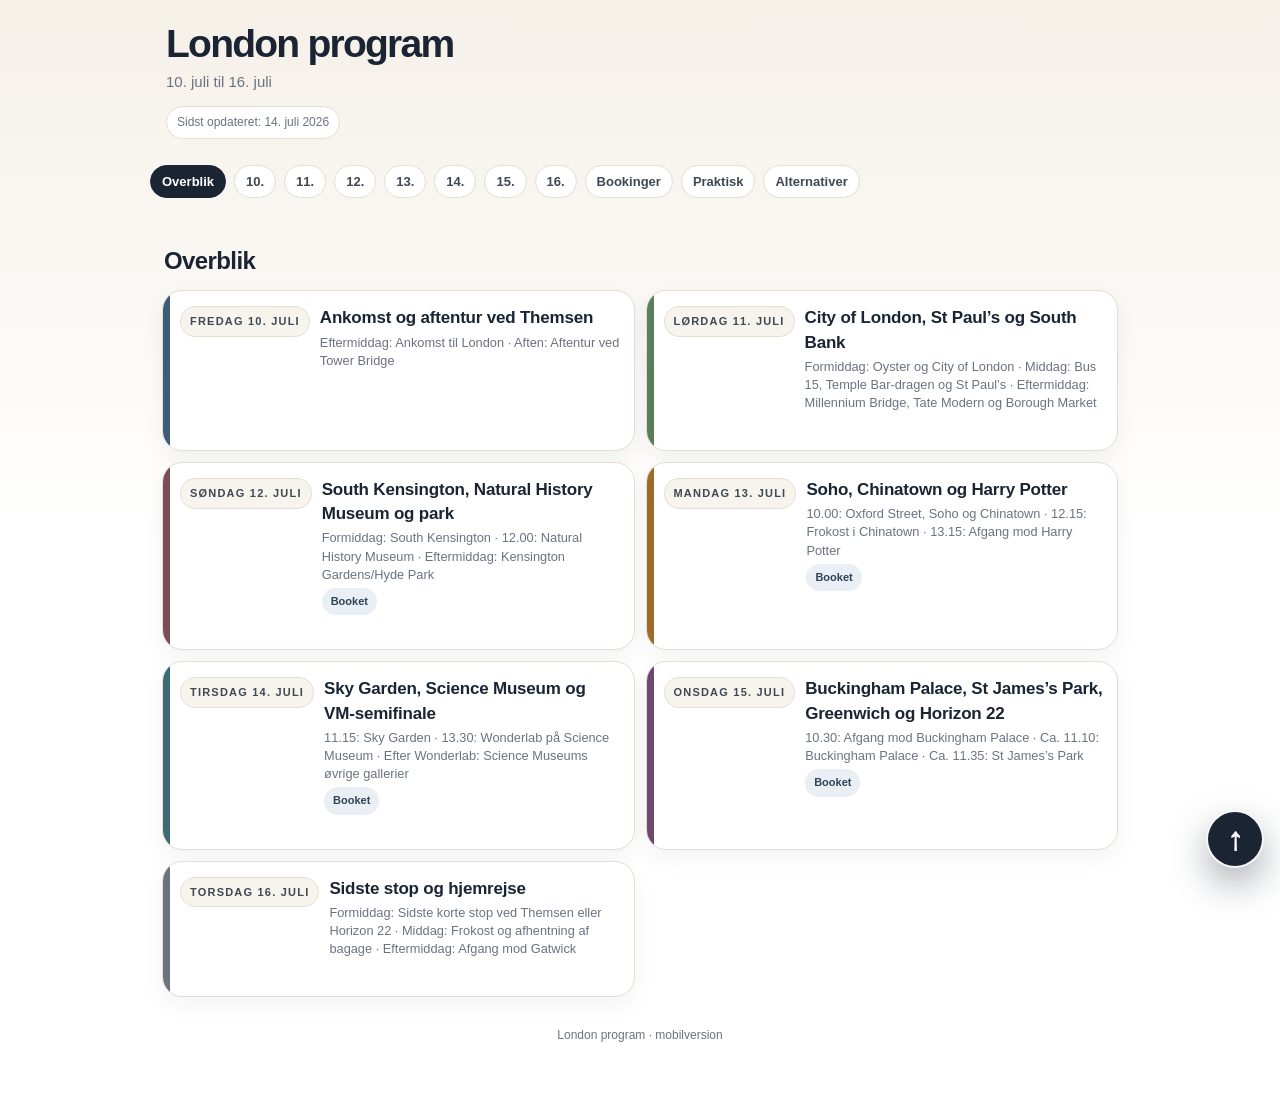
==== index.html @ 1d5031c2 "Indlæs opdateret onsdagsprogram" ====
<!doctype html><html lang='da'><head><meta charset='utf-8'><meta name='viewport' content='width=device-width,initial-scale=1'><title>London program</title><link rel='stylesheet' href='style.css'></head><body><header class='header' id='top'><h1>London program</h1><p>10. juli til 16. juli</p><div class='updated'>Sidst opdateret: 14. juli 2026</div></header><nav class='nav'><div class='nav-inner' id='nav'></div></nav><a class='toplink' href='#top' aria-label='Til toppen'>↑</a><main id='main'></main><script src='data.js?v=20260714-wednesday1'></script><script src='program-overrides.js?v=20260714-wednesday1'></script><script src='app.js?v=20260714-wednesday1'></script></body></html>
---- style.css ----
:root{--ink:#1A2433;--muted:#6B7280;--line:#E5DDD2;--blue:#3E5C76;--blue-soft:#E9EFF4;--amber:#A06A2C;--amber-soft:#F8ECD9;--shadow:0 14px 34px rgba(26,36,51,.10)}*{box-sizing:border-box}html{scroll-behavior:smooth}body{margin:0;font-family:-apple-system,BlinkMacSystemFont,Segoe UI,Arial,sans-serif;background:linear-gradient(180deg,#F5F0E8,#fff 540px);color:var(--ink);line-height:1.42}a{color:inherit}.header{padding:24px 16px 18px;max-width:980px;margin:auto}.header h1{font-size:39px;line-height:1;margin:0 0 8px;letter-spacing:-.045em}.header p{margin:0;color:var(--muted);font-size:15px}.updated{display:inline-flex;margin-top:14px;padding:7px 10px;background:#fff;border:1px solid var(--line);border-radius:999px;color:var(--muted);font-size:12px}.nav{background:transparent;padding:8px 12px 4px;overflow-x:auto;white-space:nowrap}.nav-inner{max-width:980px;margin:auto;display:flex;gap:8px;padding-bottom:4px}.nav button{border:1px solid var(--line);border-radius:999px;background:#fff;padding:8px 11px;font-size:13px;font-weight:750;color:#3F4854}.nav button.active{background:#1A2433;color:#fff;border-color:#1A2433}.nav button.past-nav{opacity:.55}.nav button.today-nav{background:#A06A2C!important;color:#fff!important;border-color:#A06A2C!important}main{max-width:980px;margin:auto;padding:16px 12px 60px}.section{display:none}.section.active{display:block}.section-title{font-size:24px;letter-spacing:-.025em;margin:22px 2px 12px}.overview-grid{display:grid;grid-template-columns:1fr;gap:11px}.overview-card{position:relative;display:grid;grid-template-columns:auto 1fr;gap:10px;align-items:start;background:#fff;border:1px solid var(--line);border-radius:20px;padding:15px 14px 14px 17px;box-shadow:0 8px 22px rgba(26,36,51,.055);overflow:hidden;text-align:left;width:100%;font:inherit;color:inherit}.overview-card:before{content:'';position:absolute;left:0;top:0;bottom:0;width:7px;background:#3E5C76}.overview-card:nth-child(2):before{background:#5A7D5A}.overview-card:nth-child(3):before{background:#7A4E59}.overview-card:nth-child(4):before{background:#A06A2C}.overview-card:nth-child(5):before{background:#3B6C73}.overview-card:nth-child(6):before{background:#6C4A6D}.overview-card:nth-child(7):before{background:#6B7280}.overview-card.is-past{opacity:.50;filter:saturate(.55);background:#f8f5ef!important}.overview-card.is-today{outline:3px solid #A06A2C;box-shadow:0 0 0 6px rgba(160,106,44,.14),0 10px 26px rgba(26,36,51,.10)!important;background:#fffaf2!important}.date-mini{grid-row:1/span 3;min-width:72px;background:#f7f3ed;border:1px solid var(--line);border-radius:15px;padding:8px 9px;text-align:center;line-height:1.15;color:#3F4854;text-transform:uppercase;letter-spacing:.11em;font-size:11px;font-weight:850}.overview-card h3{margin:0 0 3px;font-size:17px;letter-spacing:-.012em}.overview-card p{margin:0;color:var(--muted);font-size:12.8px}.badgeline{grid-column:2;margin-top:4px;display:flex;gap:6px;flex-wrap:wrap}.smallbadge,.badge,.travel-state{display:inline-flex;align-items:center;border-radius:999px;padding:6px 9px;font-size:11px;font-weight:850;white-space:nowrap}.travel-state{background:#f8ecd9;color:#A06A2C}.travel-state.past{background:#eee9df;color:#6B7280}.booked{background:var(--blue-soft);color:#2E4355}.todo{background:var(--amber-soft);color:var(--amber)}.day-hero{color:#fff;border-radius:28px;padding:19px 18px;box-shadow:var(--shadow);margin-top:4px}.day-hero .kicker{color:rgba(255,255,255,.70);text-transform:uppercase;letter-spacing:.11em;font-size:11px;font-weight:850}.day-hero h2{font-size:36px;line-height:1.02;letter-spacing:-.045em;margin:7px 0 6px}.day-hero p{margin:0;color:rgba(255,255,255,.80)}.travel-ribbon{display:inline-flex;margin-top:10px;border-radius:999px;padding:7px 10px;font-size:12px;font-weight:900;background:rgba(255,255,255,.20);color:#fff;border:1px solid rgba(255,255,255,.35)}.d10 .day-hero{background:linear-gradient(135deg,#2E4355,#3E5C76)}.d11 .day-hero{background:linear-gradient(135deg,#405B44,#5A7D5A)}.d12 .day-hero{background:linear-gradient(135deg,#5E3944,#7A4E59)}.d13 .day-hero{background:linear-gradient(135deg,#7C5827,#A06A2C)}.d14 .day-hero{background:linear-gradient(135deg,#31585E,#3B6C73)}.d15 .day-hero{background:linear-gradient(135deg,#533A57,#6C4A6D)}.d16 .day-hero{background:linear-gradient(135deg,#4D5660,#5E6770)}.cards,.list-stack{display:grid;gap:12px;margin-top:12px}.event-card,.info-card,.list-card{background:#fff;border:1px solid var(--line);border-radius:21px;padding:15px;box-shadow:0 8px 22px rgba(26,36,51,.055)}.event-head{display:flex;justify-content:space-between;gap:8px;align-items:flex-start}.time{display:inline-flex;background:var(--blue-soft);color:var(--blue);font-weight:850;border-radius:12px;padding:6px 9px;font-size:13px;margin-bottom:8px}.event-card h3,.info-card h3,.list-card h3{margin:0 0 6px;font-size:18px;letter-spacing:-.014em}.event-card p,.info-card p,.list-card p{font-size:13.5px;margin:8px 0;color:#3F4854}.event-card .maintext{font-size:14px;color:var(--ink)}.buttons,.list-actions{display:flex;gap:8px;flex-wrap:wrap;margin-top:11px}.buttons a,.list-actions a,.list-card>a{display:inline-flex;text-decoration:none;background:#f7f3ed;border:1px solid var(--line);border-radius:999px;padding:7px 10px;font-size:12px;font-weight:800;color:#3F4854}.list-card{display:flex;justify-content:space-between;gap:12px;align-items:center}.info-grid{display:grid;grid-template-columns:1fr;gap:12px}.toplink{position:fixed;right:16px;bottom:calc(env(safe-area-inset-bottom,0px) + 72px);z-index:99999;width:58px;height:58px;border-radius:999px;background:#1A2433;color:#fff;text-decoration:none;border:2px solid rgba(255,255,255,.96);display:flex;align-items:center;justify-content:center;font-size:31px;font-weight:950;box-shadow:0 16px 36px rgba(26,36,51,.36);line-height:1}.footer{text-align:center;color:var(--muted);font-size:12px;margin-top:30px}@media(min-width:700px){.overview-grid,.info-grid{grid-template-columns:repeat(2,minmax(0,1fr))}.toplink{bottom:32px}}@media(max-width:640px){.toplink{right:14px;bottom:calc(env(safe-area-inset-bottom,0px) + 76px);width:56px;height:56px}}
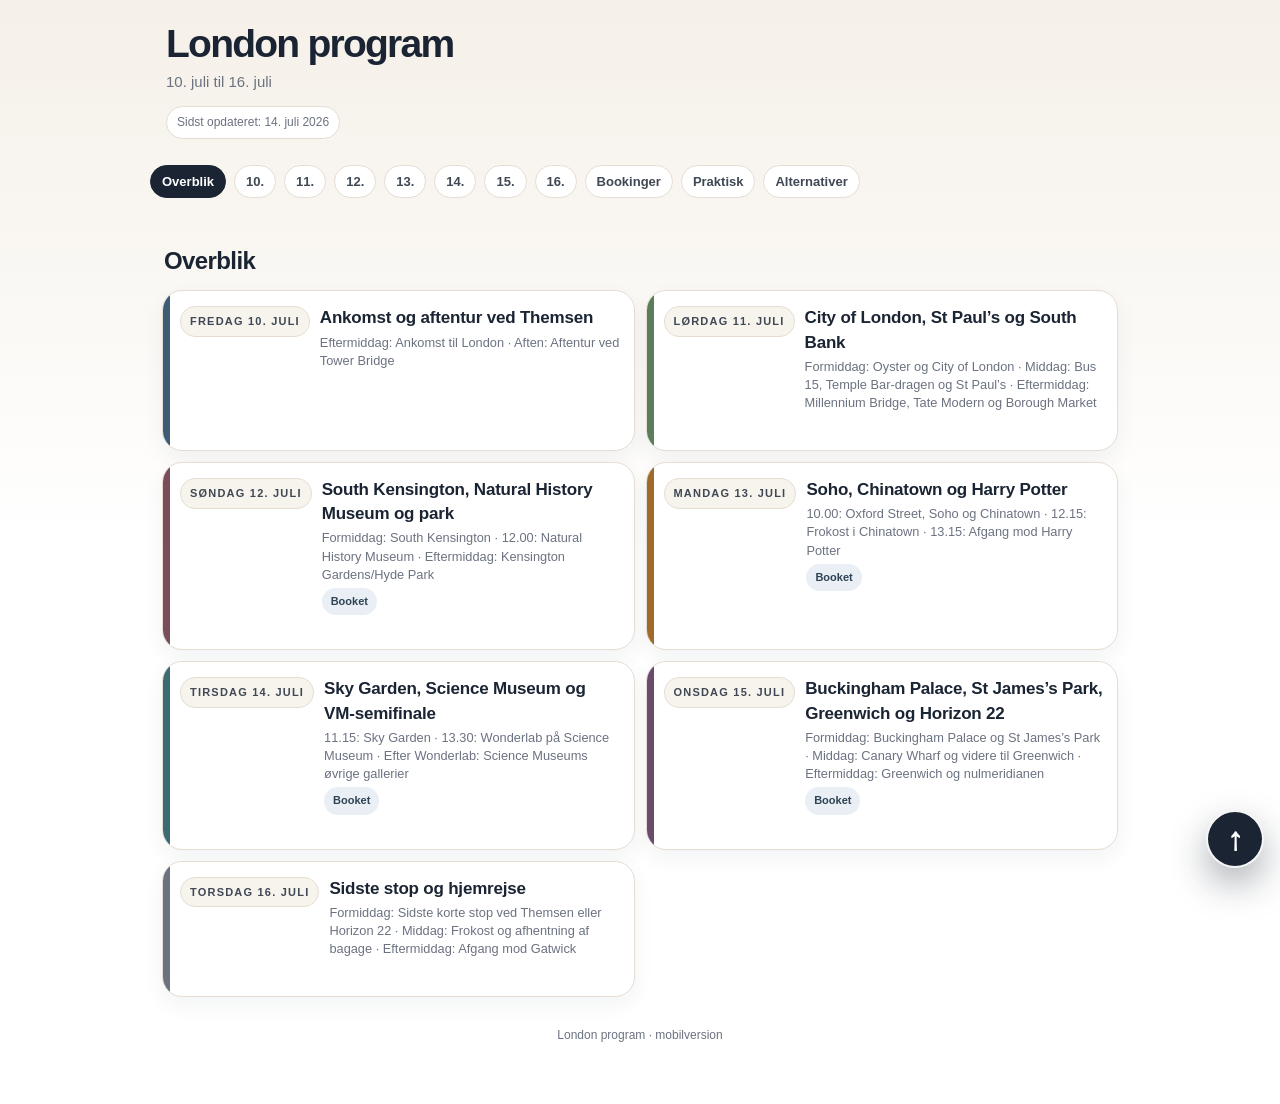
==== commit 357b0a6b: "Opdater cache til forenklet onsdagsprogram" ====
--- a/index.html
+++ b/index.html
@@ -1 +1 @@
-<!doctype html><html lang='da'><head><meta charset='utf-8'><meta name='viewport' content='width=device-width,initial-scale=1'><title>London program</title><link rel='stylesheet' href='style.css'></head><body><header class='header' id='top'><h1>London program</h1><p>10. juli til 16. juli</p><div class='updated'>Sidst opdateret: 14. juli 2026</div></header><nav class='nav'><div class='nav-inner' id='nav'></div></nav><a class='toplink' href='#top' aria-label='Til toppen'>↑</a><main id='main'></main><script src='data.js?v=20260714-wednesday1'></script><script src='program-overrides.js?v=20260714-wednesday1'></script><script src='app.js?v=20260714-wednesday1'></script></body></html>+<!doctype html><html lang='da'><head><meta charset='utf-8'><meta name='viewport' content='width=device-width,initial-scale=1'><title>London program</title><link rel='stylesheet' href='style.css'></head><body><header class='header' id='top'><h1>London program</h1><p>10. juli til 16. juli</p><div class='updated'>Sidst opdateret: 14. juli 2026</div></header><nav class='nav'><div class='nav-inner' id='nav'></div></nav><a class='toplink' href='#top' aria-label='Til toppen'>↑</a><main id='main'></main><script src='data.js?v=20260714-wednesday2'></script><script src='program-overrides.js?v=20260714-wednesday2'></script><script src='app.js?v=20260714-wednesday2'></script></body></html>
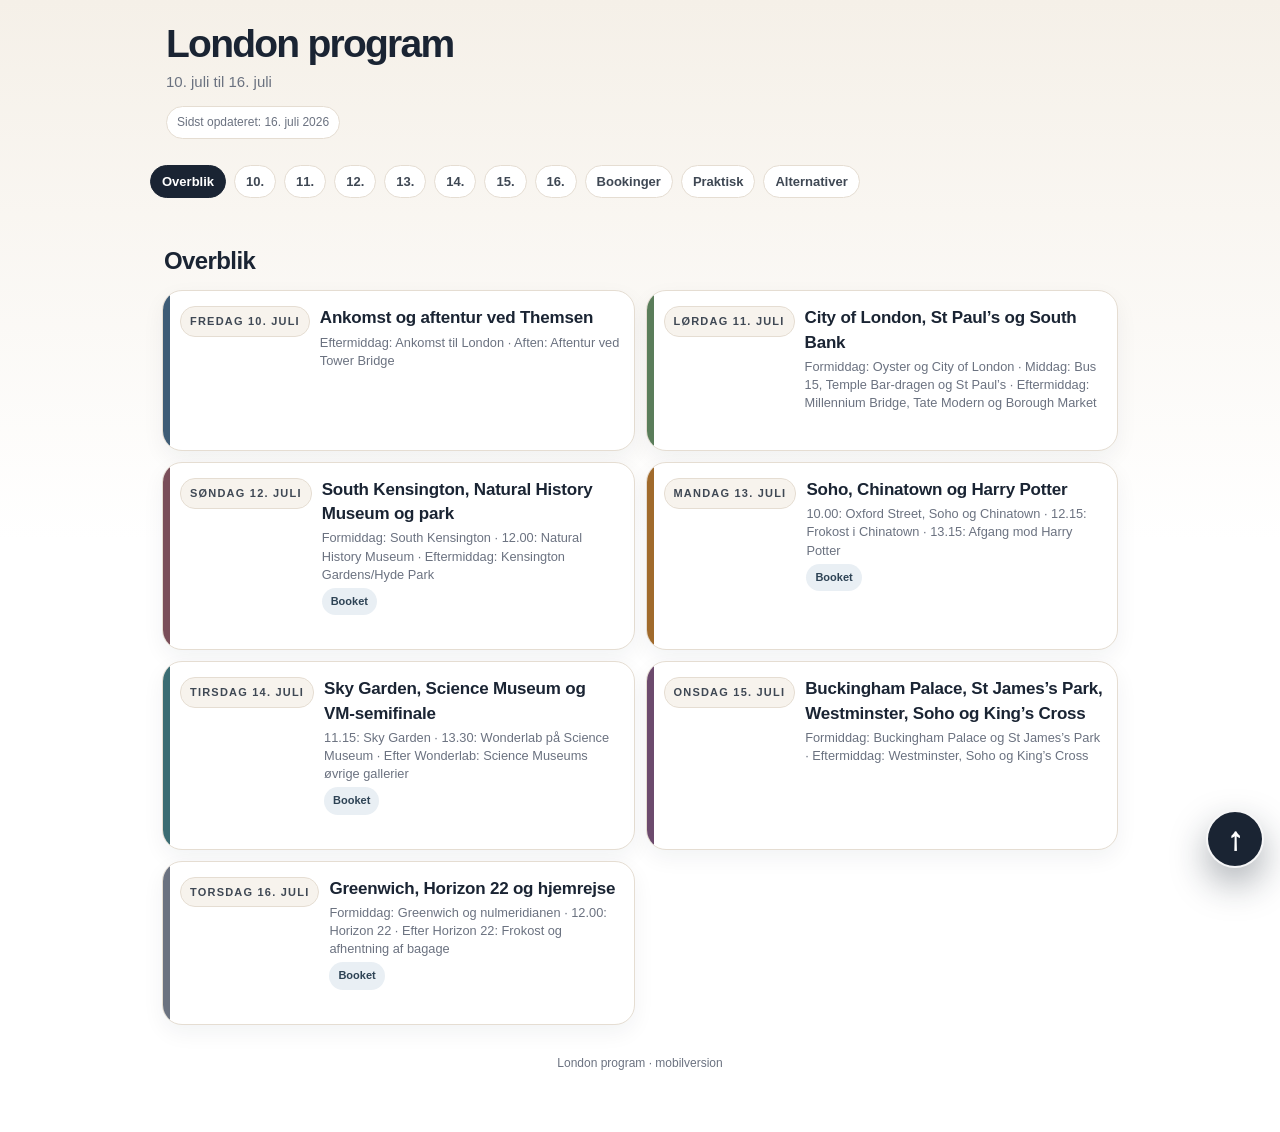
==== commit 4275a3f0: "Indlæs torsdagens aktuelle program" ====
--- a/index.html
+++ b/index.html
@@ -1 +1 @@
-<!doctype html><html lang='da'><head><meta charset='utf-8'><meta name='viewport' content='width=device-width,initial-scale=1'><title>London program</title><link rel='stylesheet' href='style.css'></head><body><header class='header' id='top'><h1>London program</h1><p>10. juli til 16. juli</p><div class='updated'>Sidst opdateret: 14. juli 2026</div></header><nav class='nav'><div class='nav-inner' id='nav'></div></nav><a class='toplink' href='#top' aria-label='Til toppen'>↑</a><main id='main'></main><script src='data.js?v=20260714-wednesday2'></script><script src='program-overrides.js?v=20260714-wednesday2'></script><script src='app.js?v=20260714-wednesday2'></script></body></html>+<!doctype html><html lang='da'><head><meta charset='utf-8'><meta name='viewport' content='width=device-width,initial-scale=1'><title>London program</title><link rel='stylesheet' href='style.css'></head><body><header class='header' id='top'><h1>London program</h1><p>10. juli til 16. juli</p><div class='updated'>Sidst opdateret: 16. juli 2026</div></header><nav class='nav'><div class='nav-inner' id='nav'></div></nav><a class='toplink' href='#top' aria-label='Til toppen'>↑</a><main id='main'></main><script src='data.js?v=20260716-thursday1'></script><script src='program-overrides.js?v=20260716-thursday1'></script><script src='app.js?v=20260716-thursday1'></script></body></html>
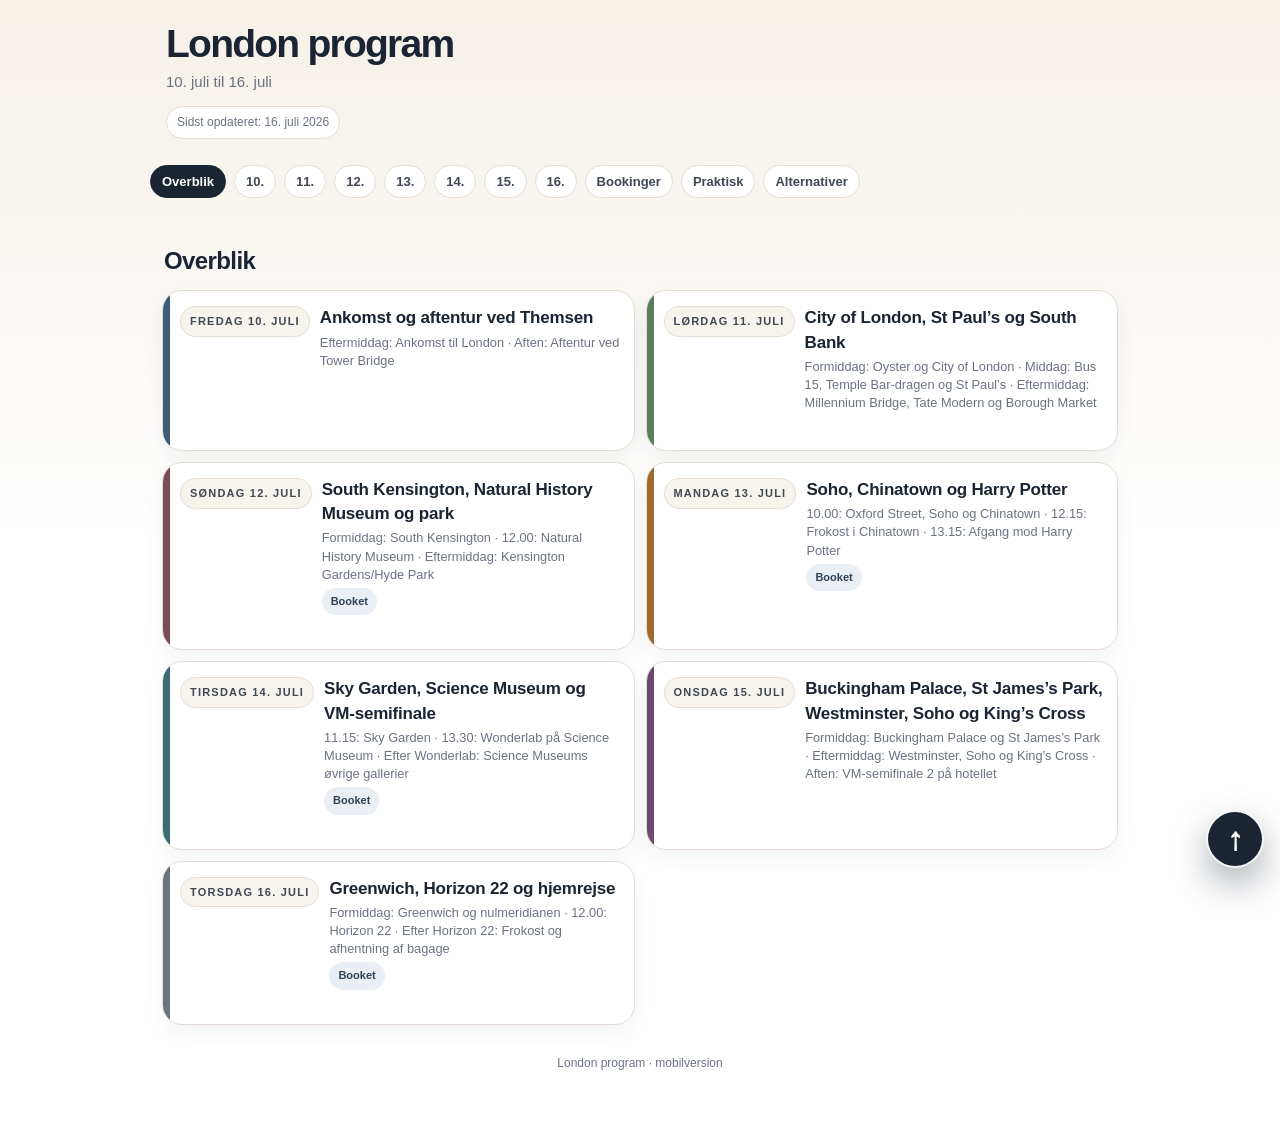
==== commit d9123763: "Opdater cache efter gendannet sportsnote" ====
--- a/index.html
+++ b/index.html
@@ -1 +1 @@
-<!doctype html><html lang='da'><head><meta charset='utf-8'><meta name='viewport' content='width=device-width,initial-scale=1'><title>London program</title><link rel='stylesheet' href='style.css'></head><body><header class='header' id='top'><h1>London program</h1><p>10. juli til 16. juli</p><div class='updated'>Sidst opdateret: 16. juli 2026</div></header><nav class='nav'><div class='nav-inner' id='nav'></div></nav><a class='toplink' href='#top' aria-label='Til toppen'>↑</a><main id='main'></main><script src='data.js?v=20260716-thursday1'></script><script src='program-overrides.js?v=20260716-thursday1'></script><script src='app.js?v=20260716-thursday1'></script></body></html>+<!doctype html><html lang='da'><head><meta charset='utf-8'><meta name='viewport' content='width=device-width,initial-scale=1'><title>London program</title><link rel='stylesheet' href='style.css'></head><body><header class='header' id='top'><h1>London program</h1><p>10. juli til 16. juli</p><div class='updated'>Sidst opdateret: 16. juli 2026</div></header><nav class='nav'><div class='nav-inner' id='nav'></div></nav><a class='toplink' href='#top' aria-label='Til toppen'>↑</a><main id='main'></main><script src='data.js?v=20260716-thursday2'></script><script src='program-overrides.js?v=20260716-thursday2'></script><script src='app.js?v=20260716-thursday2'></script></body></html>
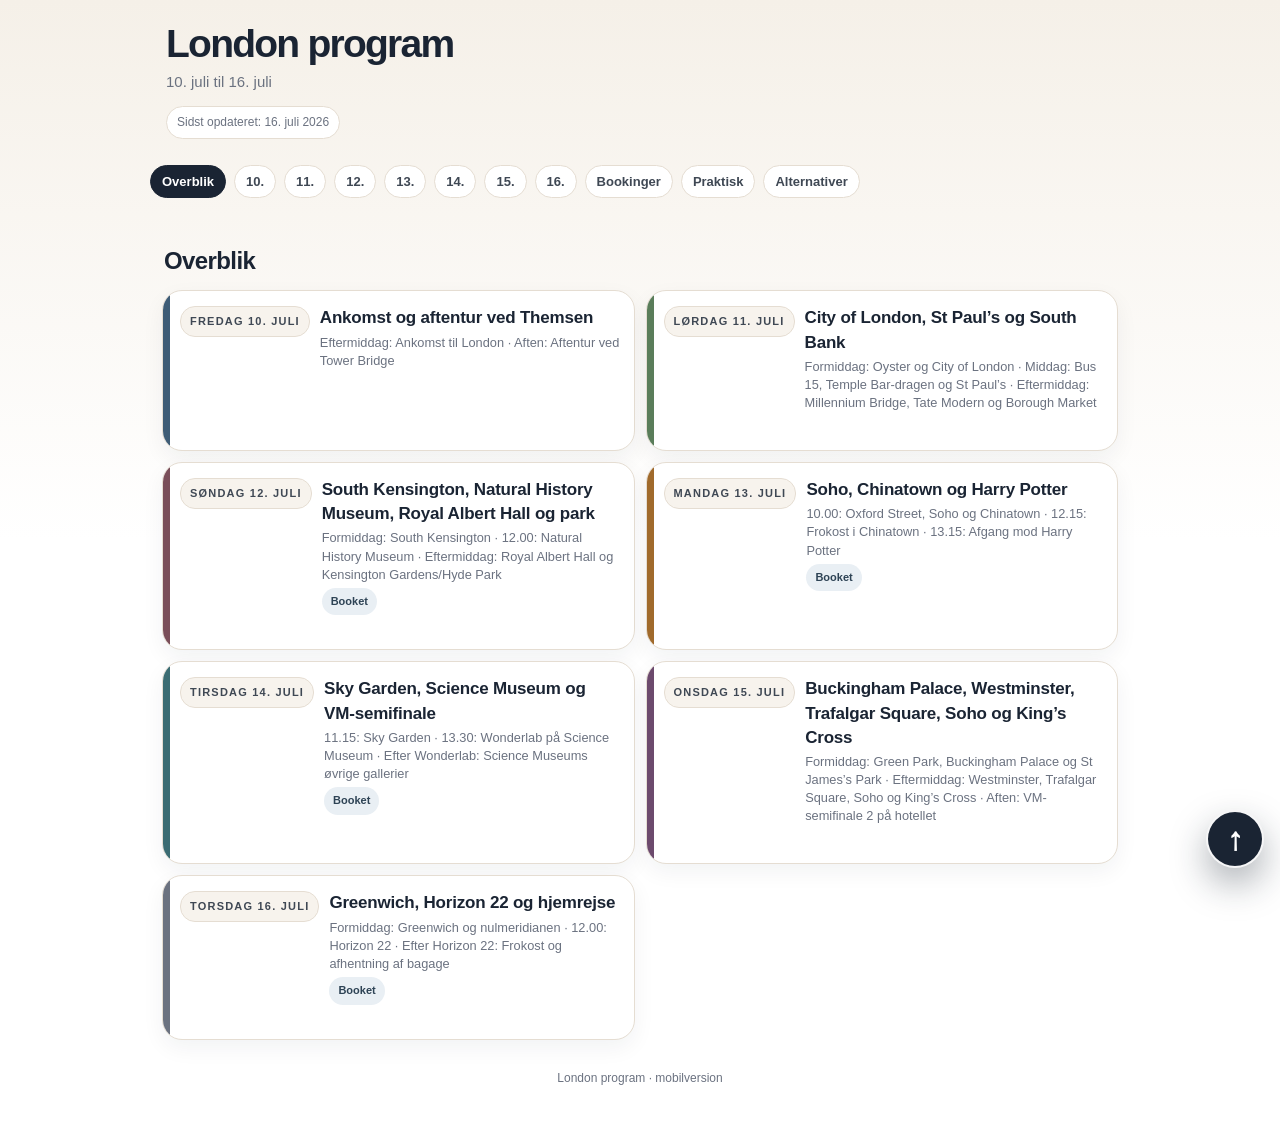
==== commit 52e7a4c5: "Opdater cache efter tilføjede steder" ====
--- a/index.html
+++ b/index.html
@@ -1 +1 @@
-<!doctype html><html lang='da'><head><meta charset='utf-8'><meta name='viewport' content='width=device-width,initial-scale=1'><title>London program</title><link rel='stylesheet' href='style.css'></head><body><header class='header' id='top'><h1>London program</h1><p>10. juli til 16. juli</p><div class='updated'>Sidst opdateret: 16. juli 2026</div></header><nav class='nav'><div class='nav-inner' id='nav'></div></nav><a class='toplink' href='#top' aria-label='Til toppen'>↑</a><main id='main'></main><script src='data.js?v=20260716-thursday2'></script><script src='program-overrides.js?v=20260716-thursday2'></script><script src='app.js?v=20260716-thursday2'></script></body></html>+<!doctype html><html lang='da'><head><meta charset='utf-8'><meta name='viewport' content='width=device-width,initial-scale=1'><title>London program</title><link rel='stylesheet' href='style.css'></head><body><header class='header' id='top'><h1>London program</h1><p>10. juli til 16. juli</p><div class='updated'>Sidst opdateret: 16. juli 2026</div></header><nav class='nav'><div class='nav-inner' id='nav'></div></nav><a class='toplink' href='#top' aria-label='Til toppen'>↑</a><main id='main'></main><script src='data.js?v=20260716-places1'></script><script src='program-overrides.js?v=20260716-places1'></script><script src='app.js?v=20260716-places1'></script></body></html>
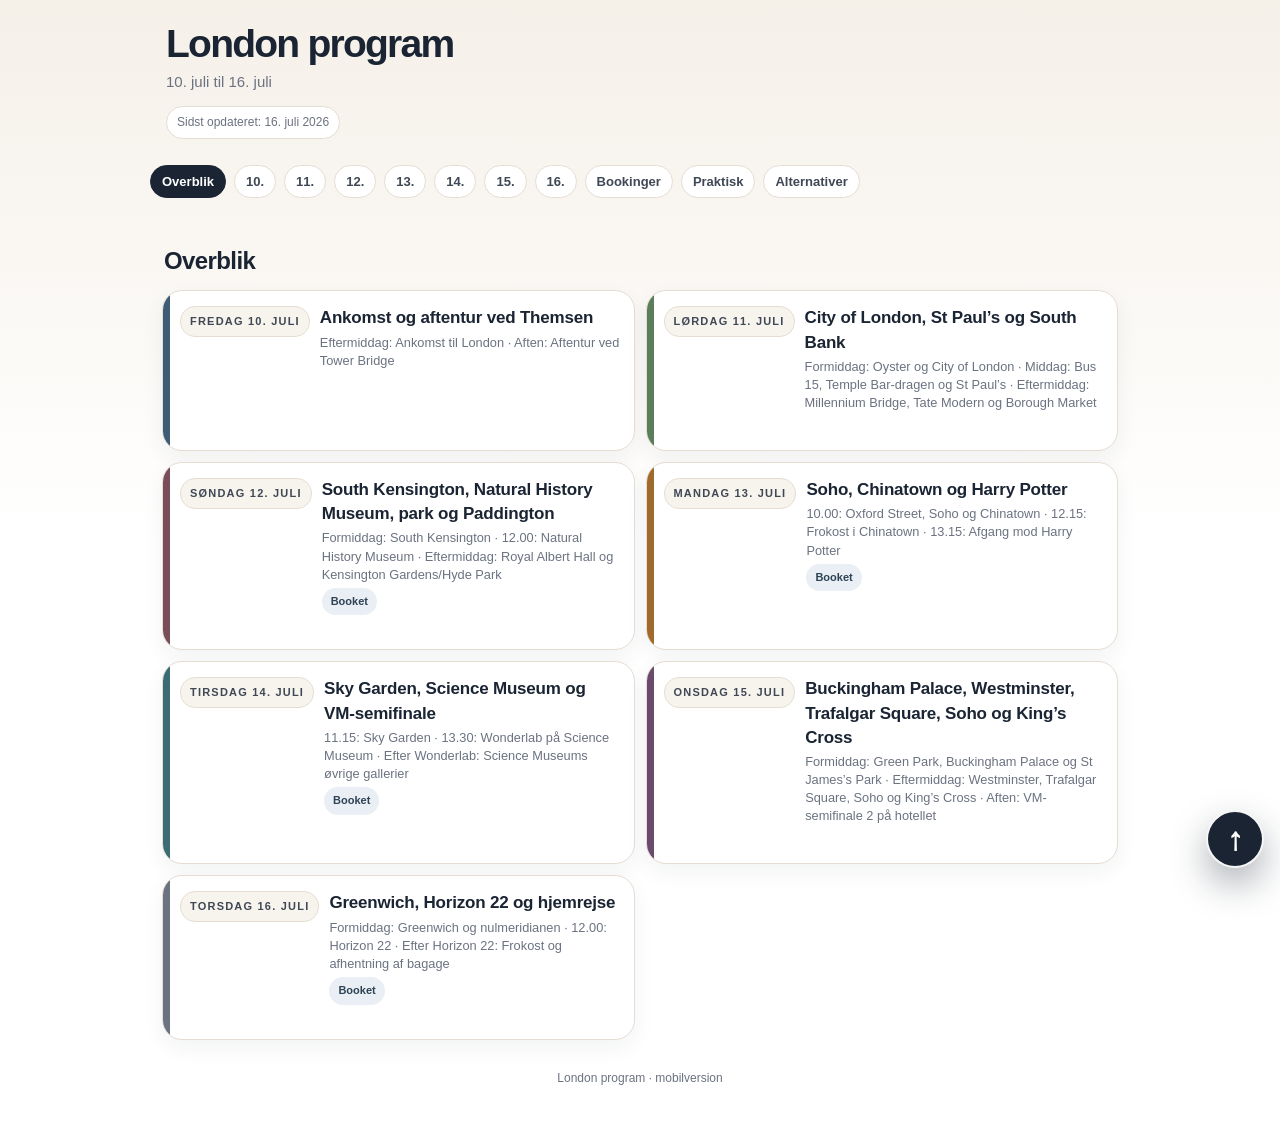
==== commit 1e1a205b: "Opdater cache efter Paddington-tilføjelse" ====
--- a/index.html
+++ b/index.html
@@ -1 +1 @@
-<!doctype html><html lang='da'><head><meta charset='utf-8'><meta name='viewport' content='width=device-width,initial-scale=1'><title>London program</title><link rel='stylesheet' href='style.css'></head><body><header class='header' id='top'><h1>London program</h1><p>10. juli til 16. juli</p><div class='updated'>Sidst opdateret: 16. juli 2026</div></header><nav class='nav'><div class='nav-inner' id='nav'></div></nav><a class='toplink' href='#top' aria-label='Til toppen'>↑</a><main id='main'></main><script src='data.js?v=20260716-places1'></script><script src='program-overrides.js?v=20260716-places1'></script><script src='app.js?v=20260716-places1'></script></body></html>+<!doctype html><html lang='da'><head><meta charset='utf-8'><meta name='viewport' content='width=device-width,initial-scale=1'><title>London program</title><link rel='stylesheet' href='style.css'></head><body><header class='header' id='top'><h1>London program</h1><p>10. juli til 16. juli</p><div class='updated'>Sidst opdateret: 16. juli 2026</div></header><nav class='nav'><div class='nav-inner' id='nav'></div></nav><a class='toplink' href='#top' aria-label='Til toppen'>↑</a><main id='main'></main><script src='data.js?v=20260716-paddington1'></script><script src='program-overrides.js?v=20260716-paddington1'></script><script src='app.js?v=20260716-paddington1'></script></body></html>
